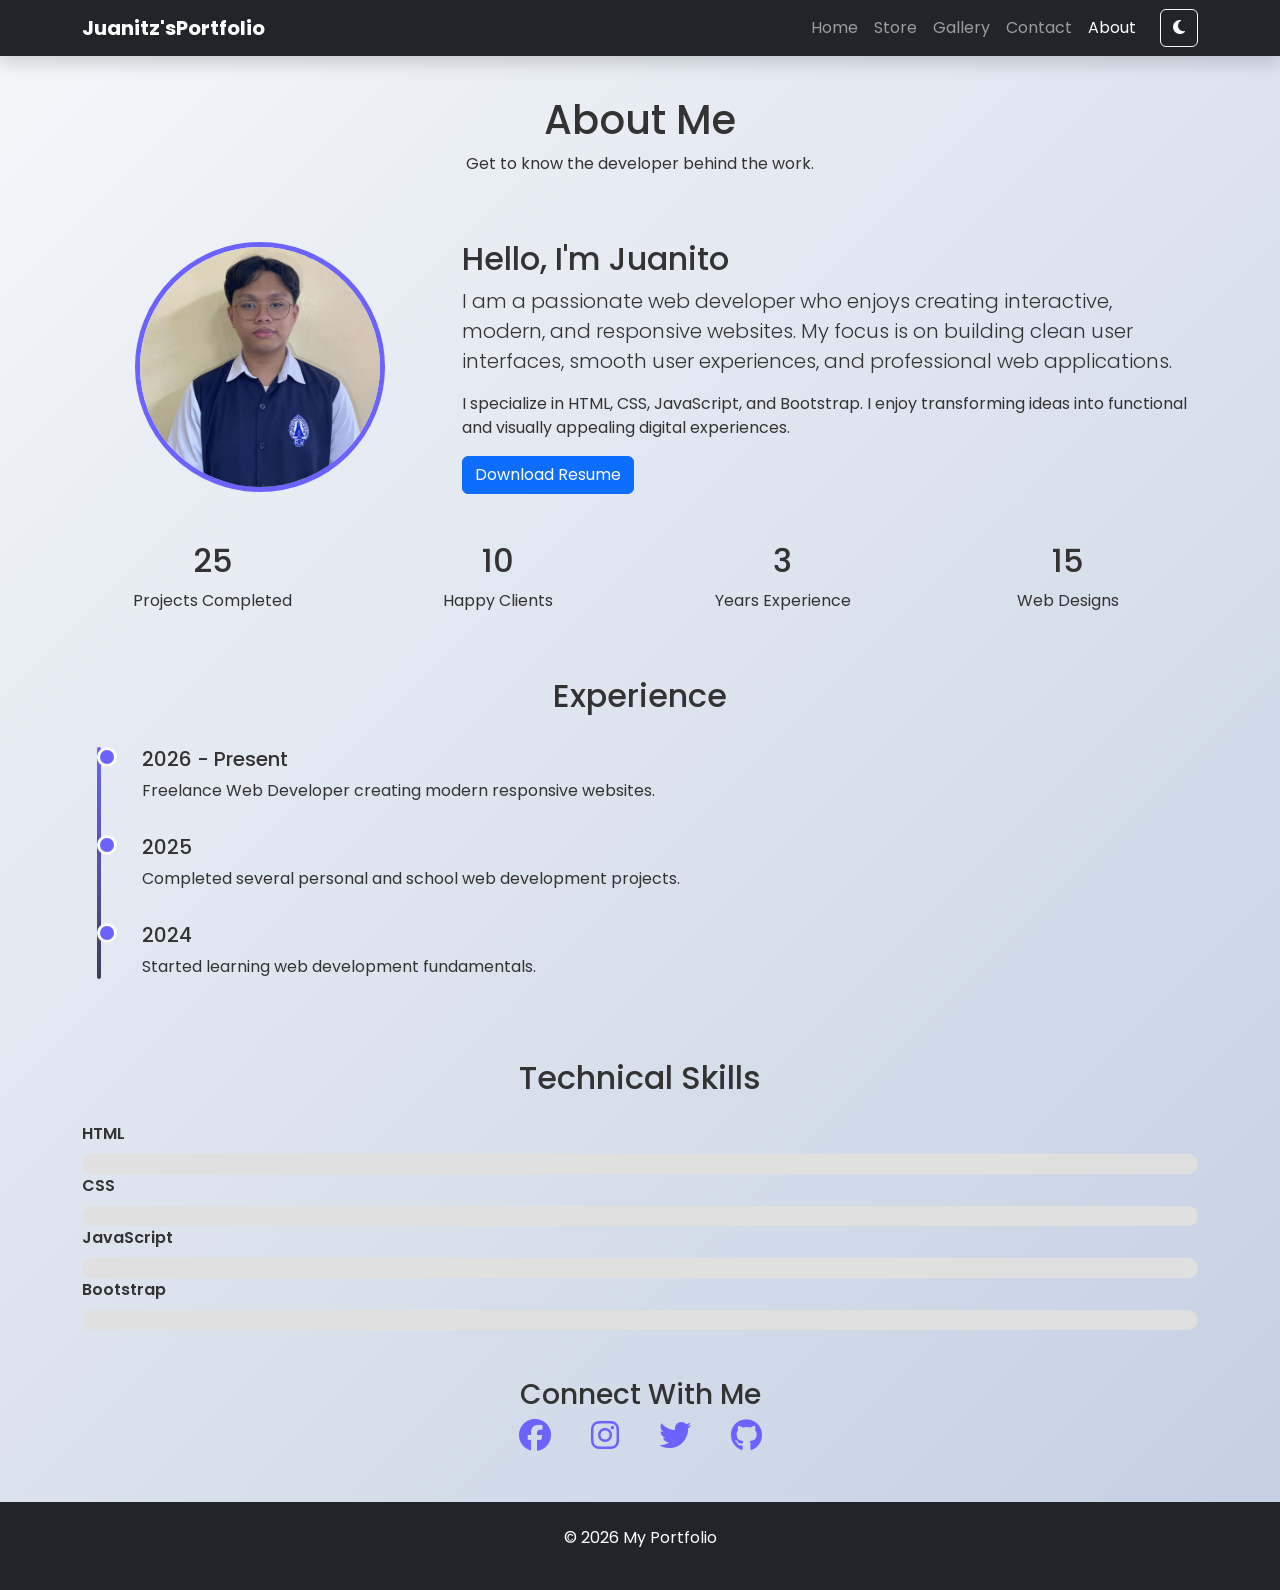
==== about.html @ fa212e44 "Update about.html" ====
<!DOCTYPE html>
<html lang="en">
<head>
<meta charset="UTF-8">
<meta name="viewport" content="width=device-width, initial-scale=1.0">
<title>About | My Portfolio</title>
<link href="https://cdn.jsdelivr.net/npm/bootstrap@5.3.2/dist/css/bootstrap.min.css" rel="stylesheet">
<link rel="stylesheet" href="css/style.css">
<link rel="stylesheet" href="https://cdnjs.cloudflare.com/ajax/libs/font-awesome/6.5.0/css/all.min.css">
<link href="https://fonts.googleapis.com/css2?family=Poppins:wght@300;400;600;700&display=swap" rel="stylesheet">
<style>
body {
    font-family: 'Poppins', sans-serif;
    background: linear-gradient(135deg, #f5f7fa 0%, #c3cfe2 100%);
    color: #333;
}
.profile-img {
    width: 250px;
    height: 250px;
    object-fit: cover;
    border-radius: 50%;
    border: 5px solid #6c63ff;
}
.timeline {
    position: relative;
    margin: 2rem 0;
    padding-left: 30px;
}
.timeline::before {
    content: '';
    position: absolute;
    left: 15px;
    top: 0;
    bottom: 0;
    width: 4px;
    background: linear-gradient(to bottom, #6c63ff, #3f3d56);
    border-radius: 2px;
}
.timeline-item {
    position: relative;
    margin-bottom: 2rem;
    padding-left: 30px;
}
.timeline-item::before {
    content: '';
    position: absolute;
    left: -15px;
    top: 0;
    width: 20px;
    height: 20px;
    background: #6c63ff;
    border-radius: 50%;
    border: 3px solid #fff;
}
.skill p {
    font-weight: 600;
    margin-bottom: 0.5rem;
}
.progress {
    height: 20px;
    border-radius: 20px;
    background: #e0e0e0;
}
.progress-bar {
    height: 100%;
    transition: width 1.5s ease-in-out;
}
.social-links a {
    color: #6c63ff;
    margin: 0 10px;
    transition: transform 0.3s, color 0.3s;
}
.social-links a:hover {
    color: #ff6584;
    transform: scale(1.2);
}
.fade-in {
    opacity: 0;
    transform: translateY(40px);
    transition: all 0.8s ease-out;
}
.fade-in.show {
    opacity: 1;
    transform: translateY(0);
}
</style>
</head>
<body>

<!-- NAVBAR -->
<nav class="navbar navbar-expand-lg navbar-dark bg-dark fixed-top shadow">
<div class="container">
<a class="navbar-brand fw-bold" href="index.html">Juanitz'sPortfolio</a>
<button class="navbar-toggler" data-bs-toggle="collapse" data-bs-target="#navMenu">
<span class="navbar-toggler-icon"></span>
</button>
<div class="collapse navbar-collapse" id="navMenu">
<ul class="navbar-nav ms-auto">
<li class="nav-item"><a class="nav-link" href="index.html">Home</a></li>
<li class="nav-item"><a class="nav-link" href="store.html">Store</a></li>
<li class="nav-item"><a class="nav-link" href="gallery.html">Gallery</a></li>
<li class="nav-item"><a class="nav-link" href="contact.html">Contact</a></li>
<li class="nav-item"><a class="nav-link active" href="about.html">About</a></li>
</ul>
<button id="modeToggle" class="btn btn-outline-light ms-3"><i class="fas fa-moon"></i></button>
</div>
</div>
</nav>

<!-- PAGE HEADER -->
<section class="container text-center py-5">
<h1 class="mt-5">About Me</h1>
<p>Get to know the developer behind the work.</p>
</section>

<!-- PROFILE SECTION -->
<section class="container pb-5">
<div class="row align-items-center g-4">
<div class="col-md-4 text-center fade-in">
<img src="images/profile.jpg" class="profile-img" alt="Juanito Profile">
</div>
<div class="col-md-8 fade-in">
<h2>Hello, I'm Juanito</h2>
<p class="lead">
I am a passionate web developer who enjoys creating interactive, modern, and responsive websites. My focus is on building clean user interfaces, smooth user experiences, and professional web applications.
</p>
<p>
I specialize in HTML, CSS, JavaScript, and Bootstrap. I enjoy transforming ideas into functional and visually appealing digital experiences.
</p>
<a href="#" class="btn btn-primary">Download Resume</a>
</div>
</div>
</section>

<!-- STATISTICS -->
<section class="container text-center pb-5">
<div class="row g-4">
<div class="col-md-3 fade-in"><h2 class="counter" data-target="25">0</h2><p>Projects Completed</p></div>
<div class="col-md-3 fade-in"><h2 class="counter" data-target="10">0</h2><p>Happy Clients</p></div>
<div class="col-md-3 fade-in"><h2 class="counter" data-target="3">0</h2><p>Years Experience</p></div>
<div class="col-md-3 fade-in"><h2 class="counter" data-target="15">0</h2><p>Web Designs</p></div>
</div>
</section>

<!-- EXPERIENCE TIMELINE -->
<section class="container pb-5">
<h2 class="text-center mb-4">Experience</h2>
<div class="timeline">
<div class="timeline-item fade-in"><h5>2026 - Present</h5><p>Freelance Web Developer creating modern responsive websites.</p></div>
<div class="timeline-item fade-in"><h5>2025</h5><p>Completed several personal and school web development projects.</p></div>
<div class="timeline-item fade-in"><h5>2024</h5><p>Started learning web development fundamentals.</p></div>
</div>
</section>

<!-- SKILLS -->
<section class="container pb-5">
<h2 class="text-center mb-4">Technical Skills</h2>
<div class="skill"><p>HTML</p><div class="progress"><div class="progress-bar bg-primary" data-width="95%"></div></div></div>
<div class="skill"><p>CSS</p><div class="progress"><div class="progress-bar bg-success" data-width="90%"></div></div></div>
<div class="skill"><p>JavaScript</p><div class="progress"><div class="progress-bar bg-warning" data-width="80%"></div></div></div>
<div class="skill"><p>Bootstrap</p><div class="progress"><div class="progress-bar bg-danger" data-width="85%"></div></div></div>
</section>

<!-- SOCIAL LINKS -->
<section class="container text-center pb-5">
<h3>Connect With Me</h3>
<div class="social-links">
<a href="#"><i class="fab fa-facebook fa-2x me-3"></i></a>
<a href="#"><i class="fab fa-instagram fa-2x me-3"></i></a>
<a href="#"><i class="fab fa-twitter fa-2x me-3"></i></a>
<a href="#"><i class="fab fa-github fa-2x"></i></a>
</div>
</section>

<!-- FOOTER -->
<footer class="bg-dark text-white text-center p-4">
<p>© 2026 My Portfolio</p>
</footer>

<script src="https://code.jquery.com/jquery-3.7.1.min.js"></script>
<script src="https://cdn.jsdelivr.net/npm/bootstrap@5.3.2/dist/js/bootstrap.bundle.min.js"></script>
<script src="js/script.js"></script>
<script>
// FADE-IN ANIMATION TRIGGER
function revealOnScroll() {
  const faders = document.querySelectorAll('.fade-in');
  faders.forEach(el => {
    const top = el.getBoundingClientRect().top;
    if(top < window.innerHeight - 100) {
      el.classList.add('show');
    }
  });
}
window.addEventListener('scroll', revealOnScroll);
window.addEventListener('load', revealOnScroll);

// COUNTER ANIMATION
const counters = document.querySelectorAll('.counter');
counters.forEach(counter => {
  counter.innerText = '0';
  const updateCounter = () => {
    const target = +counter.getAttribute('data-target');
    const current = +counter.innerText;
    const increment = target / 200;
    if(current < target) {
      counter.innerText = Math.ceil(current + increment);
      setTimeout(updateCounter, 10);
    } else {
      counter.innerText = target;
    }
  };
  updateCounter();
});
</script>
</body>
</html>
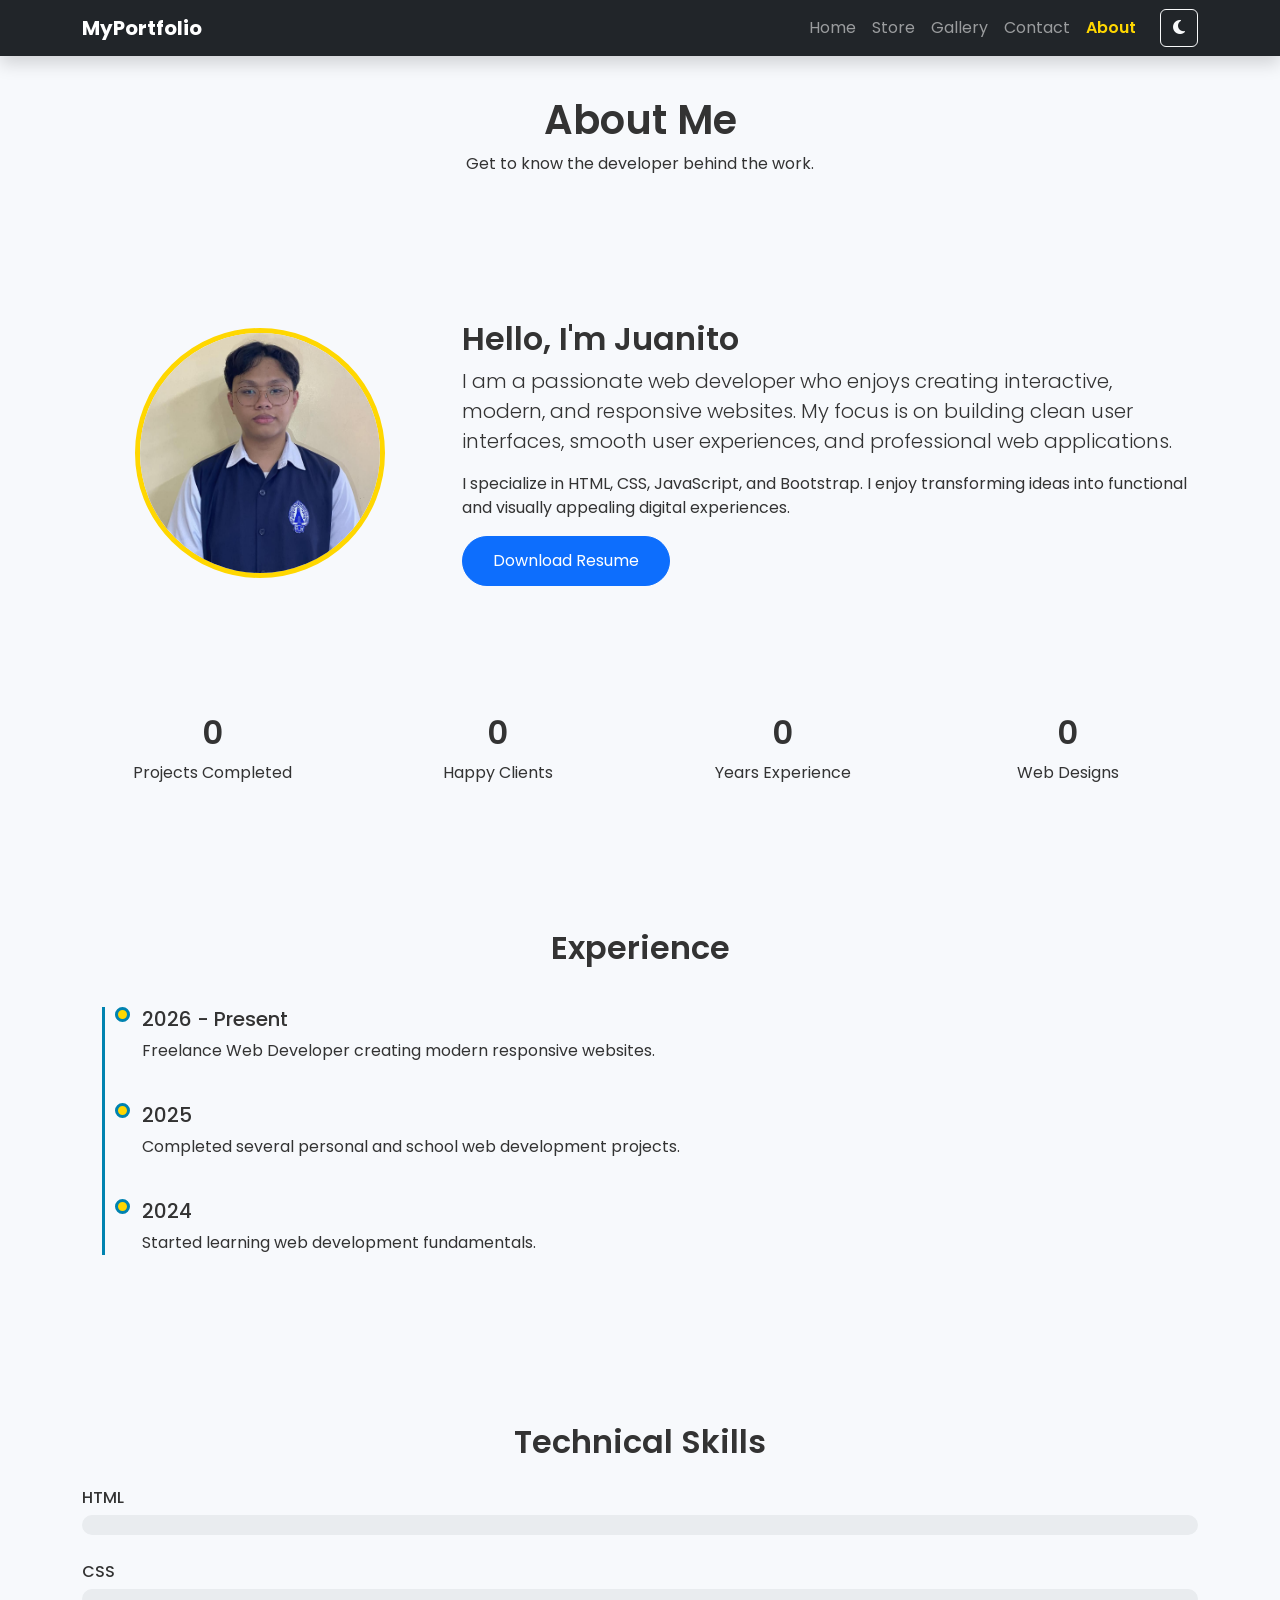
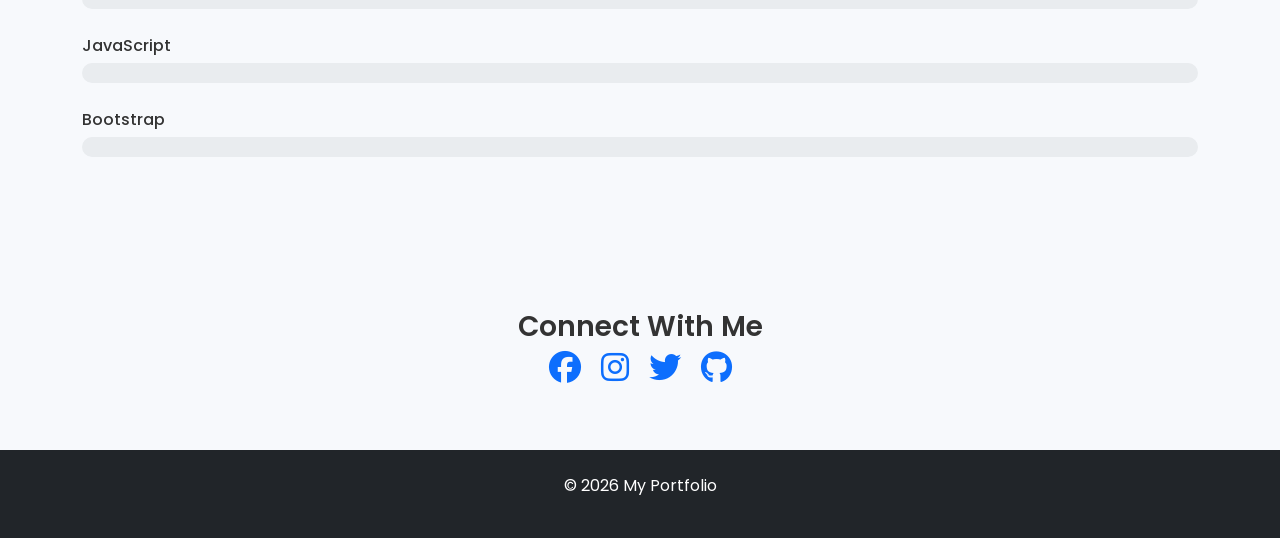
==== commit 364581f7: "Update about.html" ====
--- a/about.html
+++ b/about.html
@@ -1,97 +1,187 @@
 <!DOCTYPE html>
 <html lang="en">
+
 <head>
 <meta charset="UTF-8">
 <meta name="viewport" content="width=device-width, initial-scale=1.0">
+
 <title>About | My Portfolio</title>
+
+<meta name="description" content="Learn more about the developer behind this portfolio">
+<meta name="keywords" content="about web developer portfolio">
+
 <link href="https://cdn.jsdelivr.net/npm/bootstrap@5.3.2/dist/css/bootstrap.min.css" rel="stylesheet">
 <link rel="stylesheet" href="css/style.css">
 <link rel="stylesheet" href="https://cdnjs.cloudflare.com/ajax/libs/font-awesome/6.5.0/css/all.min.css">
 <link href="https://fonts.googleapis.com/css2?family=Poppins:wght@300;400;600;700&display=swap" rel="stylesheet">
+
 <style>
+/* ===== GENERAL STYLING ===== */
 body {
     font-family: 'Poppins', sans-serif;
-    background: linear-gradient(135deg, #f5f7fa 0%, #c3cfe2 100%);
+    background: #f7f9fc;
     color: #333;
-}
+    scroll-behavior: smooth;
+}
+
+h1, h2, h3, h4 {
+    font-weight: 600;
+}
+
+a {
+    text-decoration: none;
+}
+
+/* ===== NAVBAR ===== */
+.navbar {
+    transition: background 0.3s;
+}
+
+.navbar .nav-link.active {
+    font-weight: 600;
+    color: #ffd700 !important;
+}
+
+/* ===== SCROLL PROGRESS BAR ===== */
+#scroll-progress {
+    position: fixed;
+    top: 0;
+    left: 0;
+    height: 5px;
+    background: linear-gradient(to right, #00b4db, #0083b0);
+    width: 0;
+    z-index: 9999;
+}
+
+/* ===== HERO & PROFILE IMAGE ===== */
 .profile-img {
     width: 250px;
     height: 250px;
     object-fit: cover;
     border-radius: 50%;
-    border: 5px solid #6c63ff;
-}
+    border: 5px solid #ffd700;
+    transition: transform 0.3s;
+}
+
+.profile-img:hover {
+    transform: scale(1.05);
+}
+
+/* ===== SECTIONS ===== */
+section {
+    padding: 80px 0;
+}
+
+/* ===== FADE-IN ANIMATION ===== */
+.fade-in {
+    opacity: 0;
+    transform: translateY(20px);
+    transition: opacity 0.8s ease, transform 0.8s ease;
+}
+
+.fade-in.show {
+    opacity: 1;
+    transform: translateY(0);
+}
+
+/* ===== TIMELINE ===== */
 .timeline {
     position: relative;
-    margin: 2rem 0;
-    padding-left: 30px;
-}
+    margin: 40px 0;
+    padding-left: 40px;
+}
+
 .timeline::before {
     content: '';
     position: absolute;
-    left: 15px;
     top: 0;
-    bottom: 0;
-    width: 4px;
-    background: linear-gradient(to bottom, #6c63ff, #3f3d56);
-    border-radius: 2px;
-}
+    left: 20px;
+    width: 3px;
+    height: 100%;
+    background: #0083b0;
+}
+
 .timeline-item {
     position: relative;
-    margin-bottom: 2rem;
-    padding-left: 30px;
-}
+    margin-bottom: 40px;
+    padding-left: 20px;
+}
+
 .timeline-item::before {
     content: '';
     position: absolute;
-    left: -15px;
     top: 0;
-    width: 20px;
-    height: 20px;
-    background: #6c63ff;
+    left: -7px;
+    width: 15px;
+    height: 15px;
+    background: #ffd700;
     border-radius: 50%;
-    border: 3px solid #fff;
-}
+    border: 3px solid #0083b0;
+}
+
+/* ===== SKILLS ===== */
+.skill {
+    margin-bottom: 25px;
+}
+
 .skill p {
-    font-weight: 600;
-    margin-bottom: 0.5rem;
-}
+    font-weight: 500;
+    margin-bottom: 5px;
+}
+
 .progress {
     height: 20px;
-    border-radius: 20px;
-    background: #e0e0e0;
-}
+    border-radius: 10px;
+    overflow: hidden;
+}
+
 .progress-bar {
     height: 100%;
-    transition: width 1.5s ease-in-out;
-}
-.social-links a {
-    color: #6c63ff;
-    margin: 0 10px;
+    line-height: 20px;
+    font-size: 0.9rem;
+    transition: width 1s ease-in-out;
+}
+
+/* ===== SOCIAL ICONS ===== */
+.fa-2x {
     transition: transform 0.3s, color 0.3s;
 }
-.social-links a:hover {
-    color: #ff6584;
+
+.fa-2x:hover {
+    color: #ffd700;
     transform: scale(1.2);
 }
-.fade-in {
-    opacity: 0;
-    transform: translateY(40px);
-    transition: all 0.8s ease-out;
-}
-.fade-in.show {
-    opacity: 1;
-    transform: translateY(0);
+
+/* ===== BUTTONS ===== */
+.btn-primary, .btn-outline-primary {
+    border-radius: 50px;
+    padding: 12px 30px;
+    transition: all 0.3s ease;
+}
+
+.btn-primary:hover, .btn-outline-primary:hover {
+    transform: translateY(-3px);
+}
+
+/* ===== RESPONSIVE ===== */
+@media(max-width: 768px) {
+    .timeline {
+        padding-left: 20px;
+    }
 }
 </style>
 </head>
+
 <body>
+
+<!-- SCROLL PROGRESS BAR -->
+<div id="scroll-progress"></div>
 
 <!-- NAVBAR -->
 <nav class="navbar navbar-expand-lg navbar-dark bg-dark fixed-top shadow">
 <div class="container">
-<a class="navbar-brand fw-bold" href="index.html">Juanitz'sPortfolio</a>
-<button class="navbar-toggler" data-bs-toggle="collapse" data-bs-target="#navMenu">
+<a class="navbar-brand fw-bold" href="index.html">MyPortfolio</a>
+<button class="navbar-toggler" type="button" data-bs-toggle="collapse" data-bs-target="#navMenu">
 <span class="navbar-toggler-icon"></span>
 </button>
 <div class="collapse navbar-collapse" id="navMenu">
@@ -102,7 +192,9 @@
 <li class="nav-item"><a class="nav-link" href="contact.html">Contact</a></li>
 <li class="nav-item"><a class="nav-link active" href="about.html">About</a></li>
 </ul>
-<button id="modeToggle" class="btn btn-outline-light ms-3"><i class="fas fa-moon"></i></button>
+<button id="modeToggle" class="btn btn-outline-light ms-3">
+<i class="fas fa-moon"></i>
+</button>
 </div>
 </div>
 </nav>
@@ -117,7 +209,7 @@
 <section class="container pb-5">
 <div class="row align-items-center g-4">
 <div class="col-md-4 text-center fade-in">
-<img src="images/profile.jpg" class="profile-img" alt="Juanito Profile">
+<img src="images/profile.jpg" class="profile-img">
 </div>
 <div class="col-md-8 fade-in">
 <h2>Hello, I'm Juanito</h2>
@@ -146,30 +238,51 @@
 <section class="container pb-5">
 <h2 class="text-center mb-4">Experience</h2>
 <div class="timeline">
-<div class="timeline-item fade-in"><h5>2026 - Present</h5><p>Freelance Web Developer creating modern responsive websites.</p></div>
-<div class="timeline-item fade-in"><h5>2025</h5><p>Completed several personal and school web development projects.</p></div>
-<div class="timeline-item fade-in"><h5>2024</h5><p>Started learning web development fundamentals.</p></div>
+<div class="timeline-item fade-in">
+<h5>2026 - Present</h5>
+<p>Freelance Web Developer creating modern responsive websites.</p>
+</div>
+<div class="timeline-item fade-in">
+<h5>2025</h5>
+<p>Completed several personal and school web development projects.</p>
+</div>
+<div class="timeline-item fade-in">
+<h5>2024</h5>
+<p>Started learning web development fundamentals.</p>
+</div>
 </div>
 </section>
 
 <!-- SKILLS -->
 <section class="container pb-5">
 <h2 class="text-center mb-4">Technical Skills</h2>
-<div class="skill"><p>HTML</p><div class="progress"><div class="progress-bar bg-primary" data-width="95%"></div></div></div>
-<div class="skill"><p>CSS</p><div class="progress"><div class="progress-bar bg-success" data-width="90%"></div></div></div>
-<div class="skill"><p>JavaScript</p><div class="progress"><div class="progress-bar bg-warning" data-width="80%"></div></div></div>
-<div class="skill"><p>Bootstrap</p><div class="progress"><div class="progress-bar bg-danger" data-width="85%"></div></div></div>
+<div class="skill">
+<p>HTML</p>
+<div class="progress"><div class="progress-bar bg-primary" data-width="95%"></div></div>
+</div>
+<div class="skill">
+<p>CSS</p>
+<div class="progress"><div class="progress-bar bg-success" data-width="90%"></div></div>
+</div>
+<div class="skill">
+<p>JavaScript</p>
+<div class="progress"><div class="progress-bar bg-warning" data-width="80%"></div></div>
+</div>
+<div class="skill">
+<p>Bootstrap</p>
+<div class="progress"><div class="progress-bar bg-danger" data-width="85%"></div></div>
+</div>
 </section>
 
 <!-- SOCIAL LINKS -->
 <section class="container text-center pb-5">
 <h3>Connect With Me</h3>
-<div class="social-links">
+<p>
 <a href="#"><i class="fab fa-facebook fa-2x me-3"></i></a>
 <a href="#"><i class="fab fa-instagram fa-2x me-3"></i></a>
 <a href="#"><i class="fab fa-twitter fa-2x me-3"></i></a>
 <a href="#"><i class="fab fa-github fa-2x"></i></a>
-</div>
+</p>
 </section>
 
 <!-- FOOTER -->
@@ -180,37 +293,19 @@
 <script src="https://code.jquery.com/jquery-3.7.1.min.js"></script>
 <script src="https://cdn.jsdelivr.net/npm/bootstrap@5.3.2/dist/js/bootstrap.bundle.min.js"></script>
 <script src="js/script.js"></script>
+
 <script>
-// FADE-IN ANIMATION TRIGGER
-function revealOnScroll() {
-  const faders = document.querySelectorAll('.fade-in');
-  faders.forEach(el => {
-    const top = el.getBoundingClientRect().top;
-    if(top < window.innerHeight - 100) {
-      el.classList.add('show');
+// FADE IN ON SCROLL
+$(window).scroll(function() {
+  $(".fade-in").each(function() {
+    let elementTop = $(this).offset().top;
+    let windowBottom = $(window).scrollTop() + 600;
+    if (elementTop < windowBottom) {
+      $(this).addClass("show");
     }
   });
-}
-window.addEventListener('scroll', revealOnScroll);
-window.addEventListener('load', revealOnScroll);
-
-// COUNTER ANIMATION
-const counters = document.querySelectorAll('.counter');
-counters.forEach(counter => {
-  counter.innerText = '0';
-  const updateCounter = () => {
-    const target = +counter.getAttribute('data-target');
-    const current = +counter.innerText;
-    const increment = target / 200;
-    if(current < target) {
-      counter.innerText = Math.ceil(current + increment);
-      setTimeout(updateCounter, 10);
-    } else {
-      counter.innerText = target;
-    }
-  };
-  updateCounter();
 });
 </script>
+
 </body>
 </html>
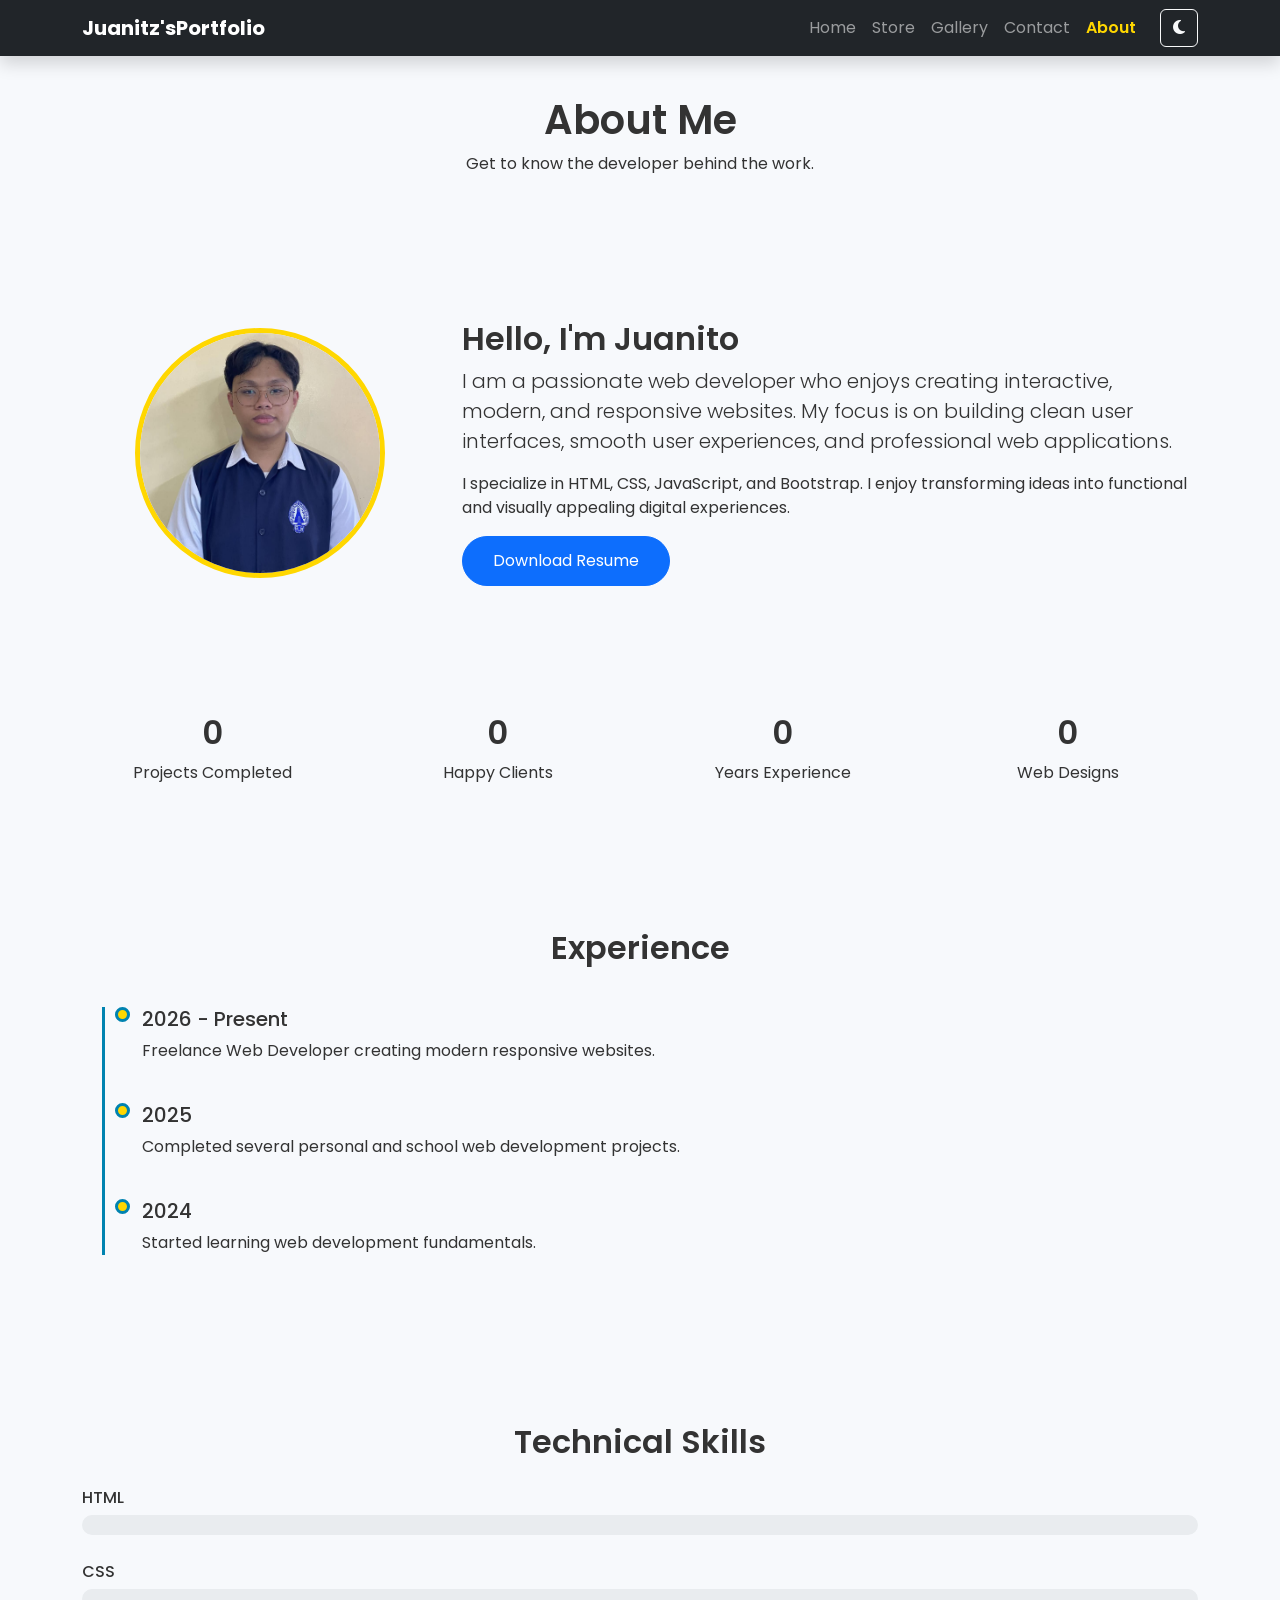
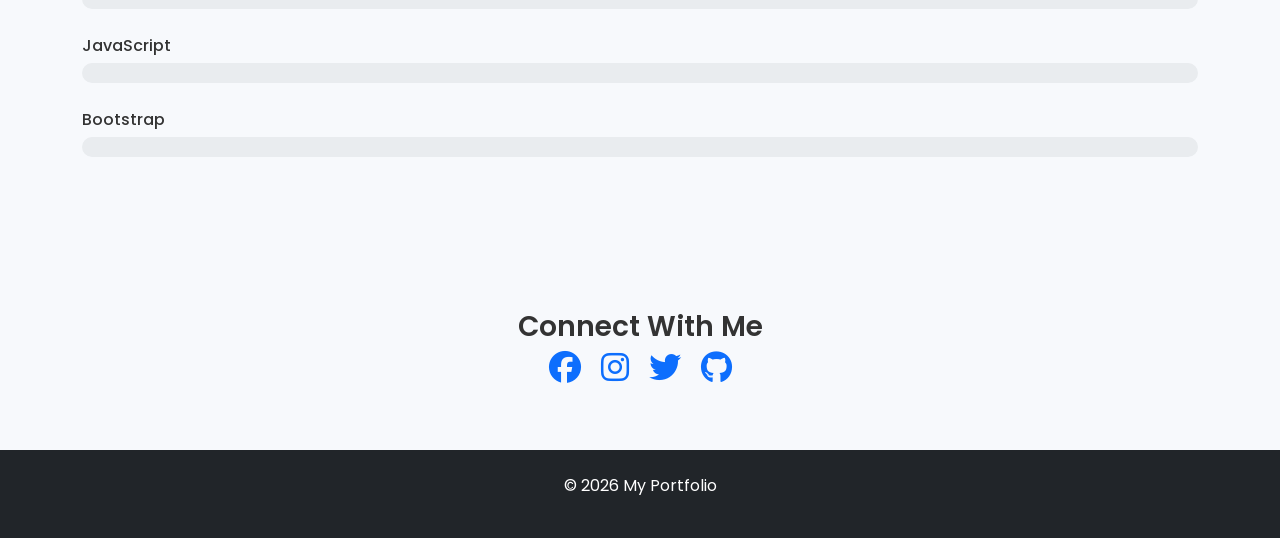
==== commit daaa6bf5: "Update about.html" ====
--- a/about.html
+++ b/about.html
@@ -180,7 +180,7 @@
 <!-- NAVBAR -->
 <nav class="navbar navbar-expand-lg navbar-dark bg-dark fixed-top shadow">
 <div class="container">
-<a class="navbar-brand fw-bold" href="index.html">MyPortfolio</a>
+<a class="navbar-brand fw-bold" href="index.html">Juanitz'sPortfolio</a>
 <button class="navbar-toggler" type="button" data-bs-toggle="collapse" data-bs-target="#navMenu">
 <span class="navbar-toggler-icon"></span>
 </button>
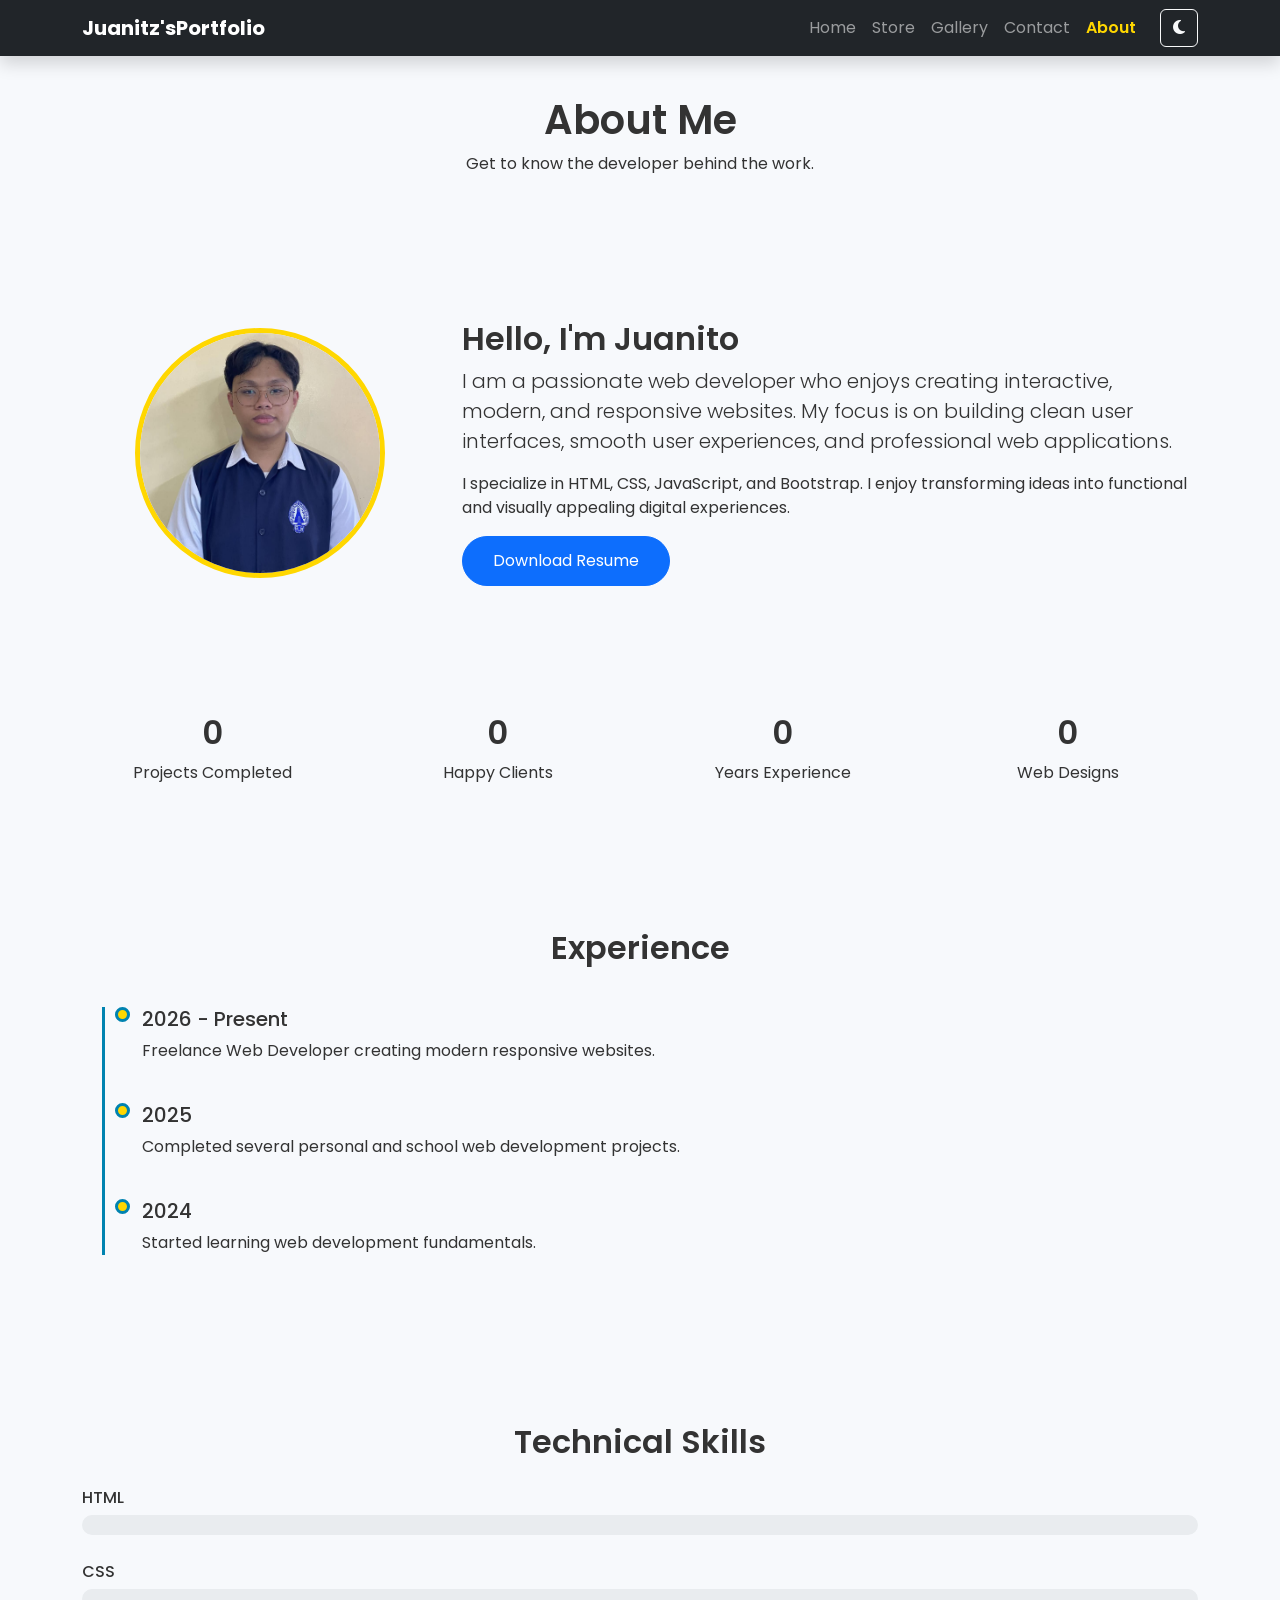
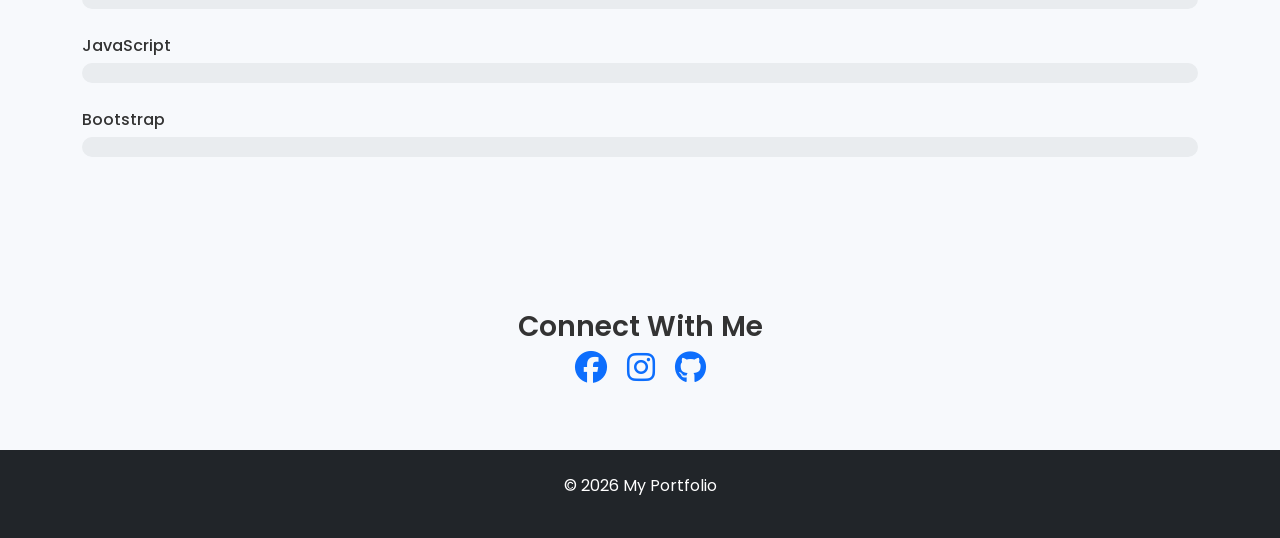
==== commit f9472e04: "Update about.html" ====
--- a/about.html
+++ b/about.html
@@ -278,10 +278,15 @@
 <section class="container text-center pb-5">
 <h3>Connect With Me</h3>
 <p>
-<a href="#"><i class="fab fa-facebook fa-2x me-3"></i></a>
-<a href="#"><i class="fab fa-instagram fa-2x me-3"></i></a>
-<a href="#"><i class="fab fa-twitter fa-2x me-3"></i></a>
-<a href="#"><i class="fab fa-github fa-2x"></i></a>
+    <a href="https://www.facebook.com/profile.php?id=61582935995341" target="_blank" data-bs-toggle="tooltip" title="Follow me on Facebook">
+        <i class="fab fa-facebook fa-2x me-3"></i>
+    </a>
+    <a href="https://www.instagram.com/juanitzz1/" target="_blank" data-bs-toggle="tooltip" title="Follow me on Instagram">
+        <i class="fab fa-instagram fa-2x me-3"></i>
+    </a>
+    <a href="https://github.com/juanitzibarrientos-ship-it" target="_blank" data-bs-toggle="tooltip" title="Check my GitHub">
+        <i class="fab fa-github fa-2x"></i>
+    </a>
 </p>
 </section>
 
@@ -305,6 +310,11 @@
     }
   });
 });
+
+// INITIALIZE TOOLTIPS
+$(function () {
+  $('[data-bs-toggle="tooltip"]').tooltip()
+});
 </script>
 
 </body>
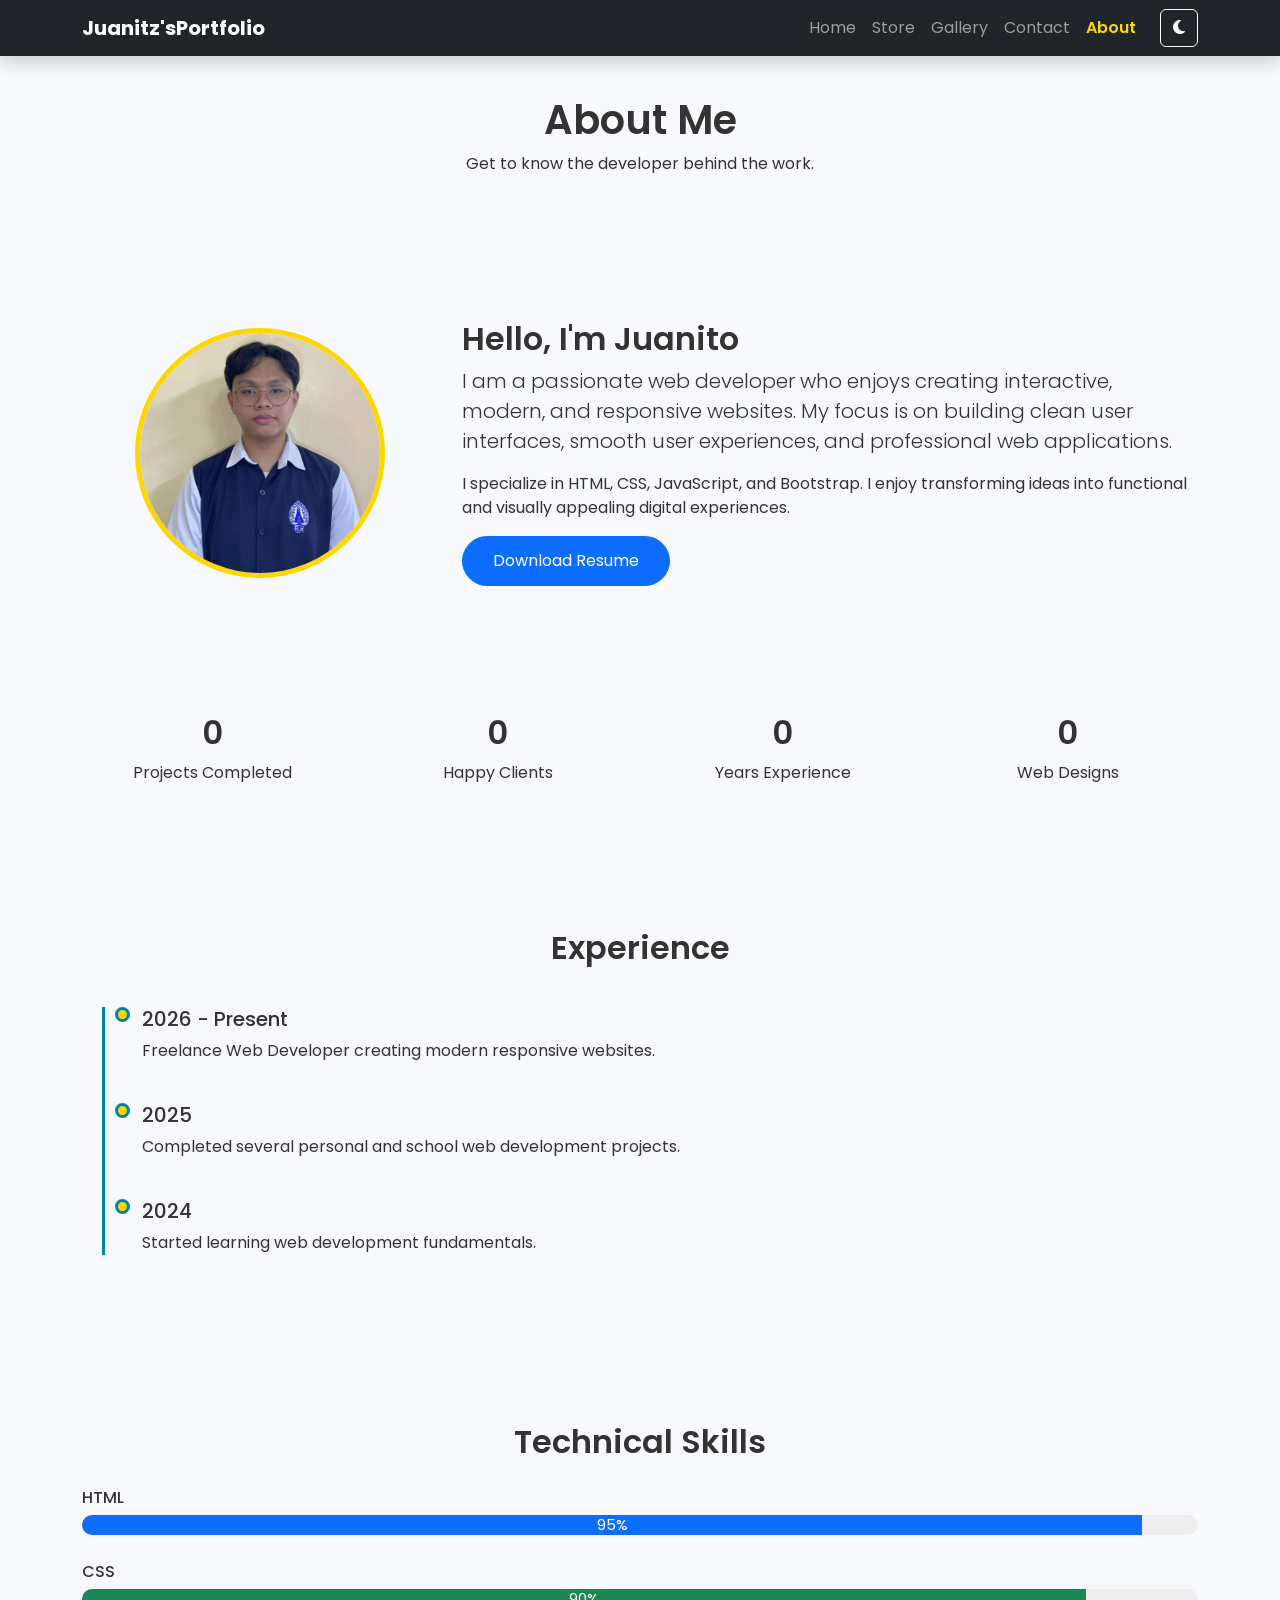
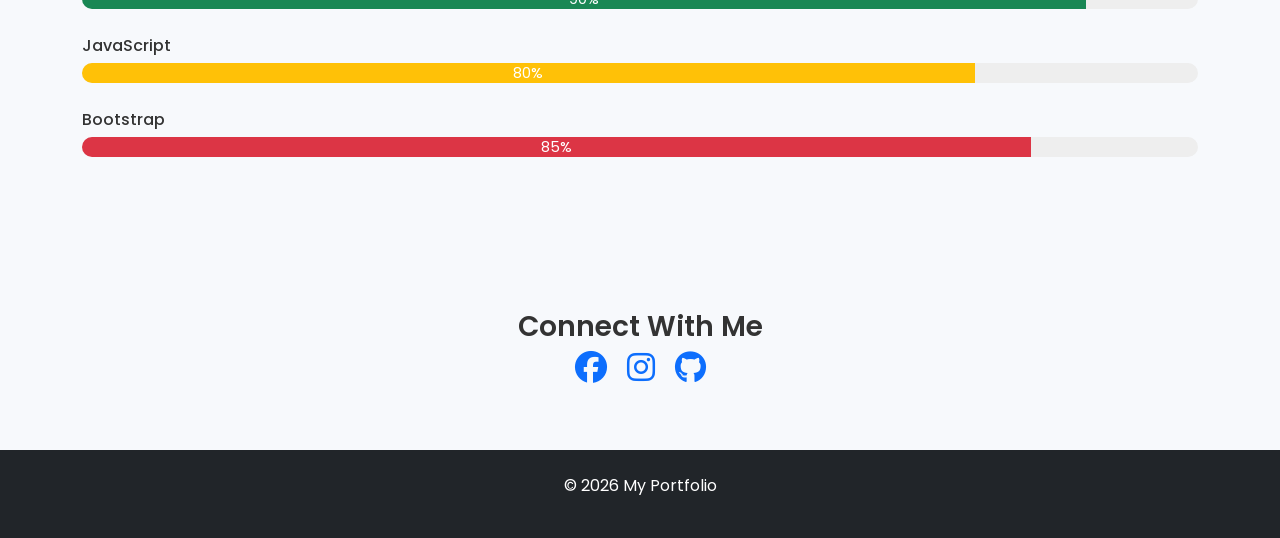
==== commit 7288cf52: "Update about.html" ====
--- a/about.html
+++ b/about.html
@@ -133,13 +133,15 @@
     height: 20px;
     border-radius: 10px;
     overflow: hidden;
+    background-color: #eee;
 }
 
 .progress-bar {
     height: 100%;
     line-height: 20px;
     font-size: 0.9rem;
-    transition: width 1s ease-in-out;
+    width: 0; /* start at 0 for animation */
+    transition: width 1.5s ease-in-out;
 }
 
 /* ===== SOCIAL ICONS ===== */
@@ -219,7 +221,8 @@
 <p>
 I specialize in HTML, CSS, JavaScript, and Bootstrap. I enjoy transforming ideas into functional and visually appealing digital experiences.
 </p>
-<a href="#" class="btn btn-primary">Download Resume</a>
+<!-- DOWNLOAD RESUME BUTTON -->
+<a href="assets/resume.pdf" class="btn btn-primary" target="_blank" download="Juanito_Resume.pdf">Download Resume</a>
 </div>
 </div>
 </section>
@@ -258,19 +261,19 @@
 <h2 class="text-center mb-4">Technical Skills</h2>
 <div class="skill">
 <p>HTML</p>
-<div class="progress"><div class="progress-bar bg-primary" data-width="95%"></div></div>
+<div class="progress"><div class="progress-bar bg-primary" data-width="95%">95%</div></div>
 </div>
 <div class="skill">
 <p>CSS</p>
-<div class="progress"><div class="progress-bar bg-success" data-width="90%"></div></div>
+<div class="progress"><div class="progress-bar bg-success" data-width="90%">90%</div></div>
 </div>
 <div class="skill">
 <p>JavaScript</p>
-<div class="progress"><div class="progress-bar bg-warning" data-width="80%"></div></div>
+<div class="progress"><div class="progress-bar bg-warning" data-width="80%">80%</div></div>
 </div>
 <div class="skill">
 <p>Bootstrap</p>
-<div class="progress"><div class="progress-bar bg-danger" data-width="85%"></div></div>
+<div class="progress"><div class="progress-bar bg-danger" data-width="85%">85%</div></div>
 </div>
 </section>
 
@@ -300,7 +303,7 @@
 <script src="js/script.js"></script>
 
 <script>
-// FADE IN ON SCROLL
+// FADE IN AND SKILLS ANIMATION ON SCROLL
 $(window).scroll(function() {
   $(".fade-in").each(function() {
     let elementTop = $(this).offset().top;
@@ -309,6 +312,15 @@
       $(this).addClass("show");
     }
   });
+
+  $(".progress-bar").each(function() {
+    let elementTop = $(this).offset().top;
+    let windowBottom = $(window).scrollTop() + $(window).height();
+    if (elementTop < windowBottom) {
+      let finalWidth = $(this).attr("data-width");
+      $(this).css("width", finalWidth);
+    }
+  });
 });
 
 // INITIALIZE TOOLTIPS
